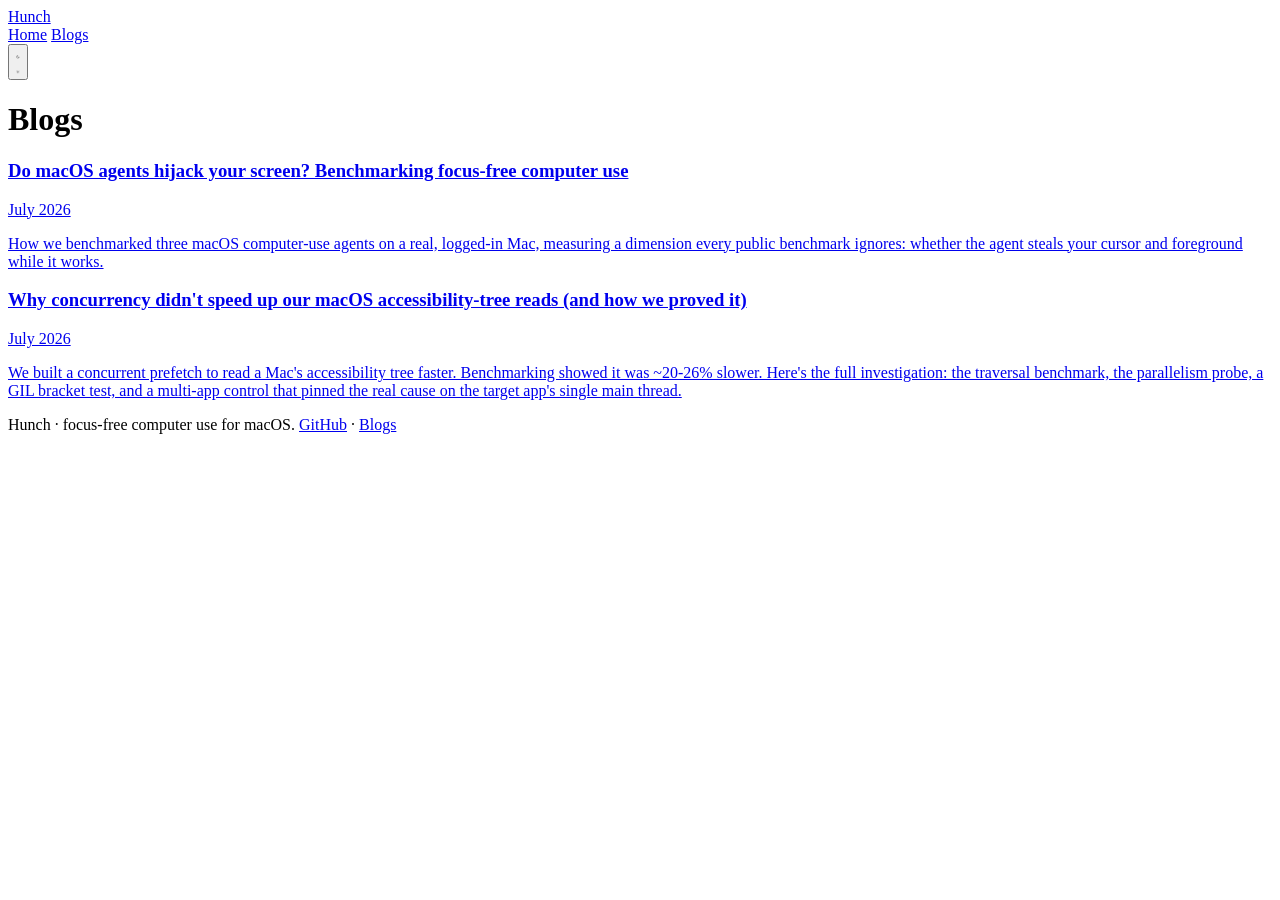
==== site/blogs.html @ 30ae7662 "Add Hunch website (landing page + blog) as a static site Self-contained static site under site/, dep" ====
<!DOCTYPE html>
<html lang="en">
<head>
<meta charset="utf-8">
<meta name="viewport" content="width=device-width, initial-scale=1">
<title>Blog | Hunch</title>
<meta name="description" content="Engineering write-ups from building Hunch: focus-free macOS computer use, the accessibility tree, and benchmarking screen disturbance.">
<meta property="og:title" content="Blog | Hunch">
<meta property="og:description" content="Engineering write-ups from building Hunch: focus-free macOS computer use, the accessibility tree, and benchmarking screen disturbance.">
<meta property="og:type" content="website">
<meta property="og:image" content="/assets/logo-app.png">
<meta name="twitter:card" content="summary">
<link rel="icon" href="/assets/favicon.png">
<link rel="stylesheet" href="/styles.css">
<script>(function(){var r=document.documentElement;try{if(localStorage.getItem('hunch-theme')==='dark')r.setAttribute('data-theme','dark');}catch(e){}})();</script>
</head>
<body>
<nav>
  <div class="nav-inner">
    <a class="brand" href="/"><img class="brand-logo" src="/assets/logo-mark.png" alt=""><span>Hunch</span></a>
    <div class="nav-links">
      <a href="/">Home</a>
      <a href="/blogs" aria-current="page">Blogs</a>
    </div>
    <button class="toggle" id="themeBtn" aria-label="Toggle color theme">
      <svg class="icon-moon" viewBox="0 0 24 24" fill="none" stroke="currentColor" stroke-width="1.7"><path d="M21 12.8A9 9 0 1 1 11.2 3a7 7 0 0 0 9.8 9.8Z"/></svg>
      <svg class="icon-sun" viewBox="0 0 24 24" fill="none" stroke="currentColor" stroke-width="1.7"><circle cx="12" cy="12" r="4.2"/><path d="M12 2v2M12 20v2M4.2 4.2l1.5 1.5M18.3 18.3l1.5 1.5M2 12h2M20 12h2M4.2 19.8l1.5-1.5M18.3 5.7l1.5-1.5"/></svg>
    </button>
  </div>
</nav>
<main>
  <div class="wrap">
    <div class="page-head"><h1>Blogs</h1></div>
    <div class="post-list">
      <a class="post" href="/blog/do-macos-agents-hijack-your-screen">
        <h3>Do macOS agents hijack your screen? Benchmarking focus-free computer use</h3>
        <p class="date">July 2026</p>
        <p class="desc">How we benchmarked three macOS computer-use agents on a real, logged-in Mac, measuring a dimension every public benchmark ignores: whether the agent steals your cursor and foreground while it works.</p>
      </a>
      <a class="post" href="/blog/why-concurrency-didnt-speed-up-ax-reads">
        <h3>Why concurrency didn&#x27;t speed up our macOS accessibility-tree reads (and how we proved it)</h3>
        <p class="date">July 2026</p>
        <p class="desc">We built a concurrent prefetch to read a Mac&#x27;s accessibility tree faster. Benchmarking showed it was ~20-26% slower. Here&#x27;s the full investigation: the traversal benchmark, the parallelism probe, a GIL bracket test, and a multi-app control that pinned the real cause on the target app&#x27;s single main thread.</p>
      </a>
    </div>
  </div>
</main>
<footer><div class="wrap"><div class="foot-inner">
  <span class="foot-brand"><img class="foot-logo" src="/assets/logo-mark.png" alt="">Hunch · focus-free computer use for macOS.</span>
  <span><a href="https://github.com/PrithviSeran/hunch-mcp" target="_blank" rel="noopener">GitHub</a> · <a href="/blogs">Blogs</a></span>
</div></div></footer>
<script src="/theme.js"></script>
</body>
</html>
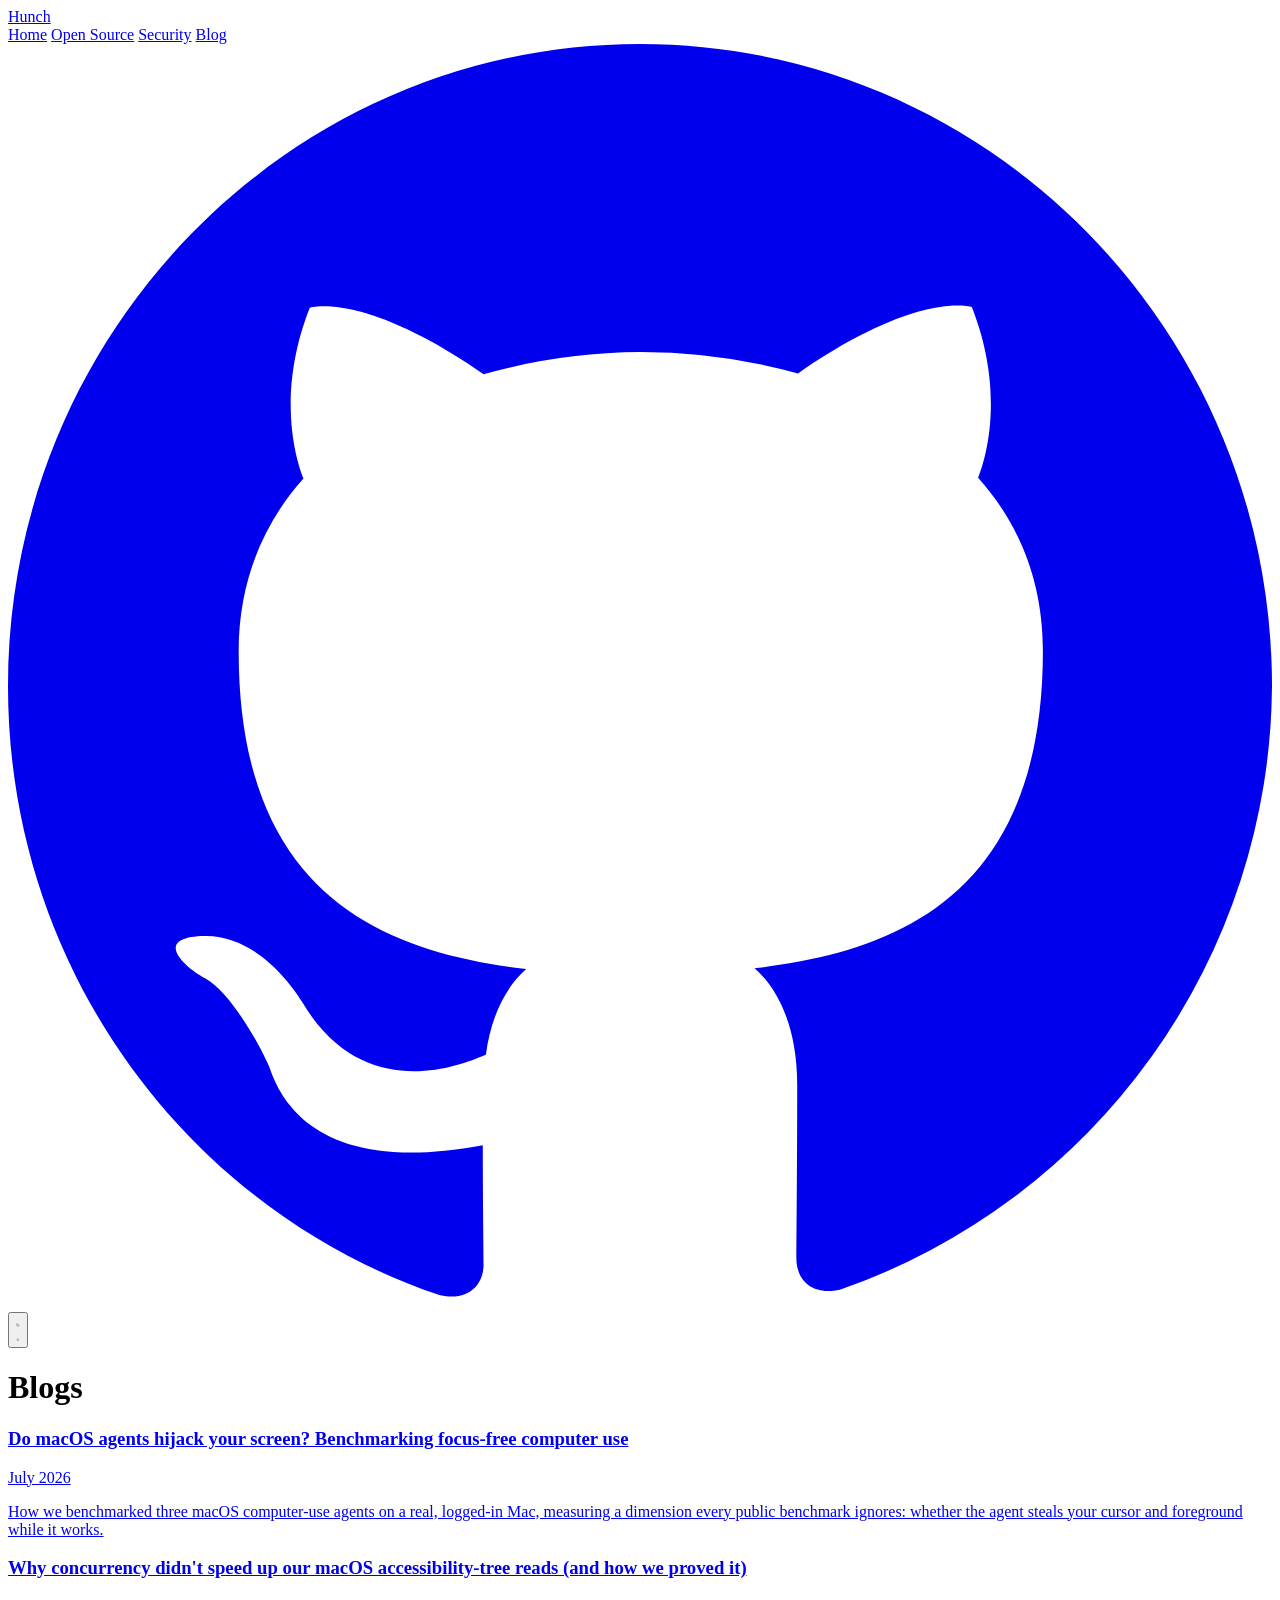
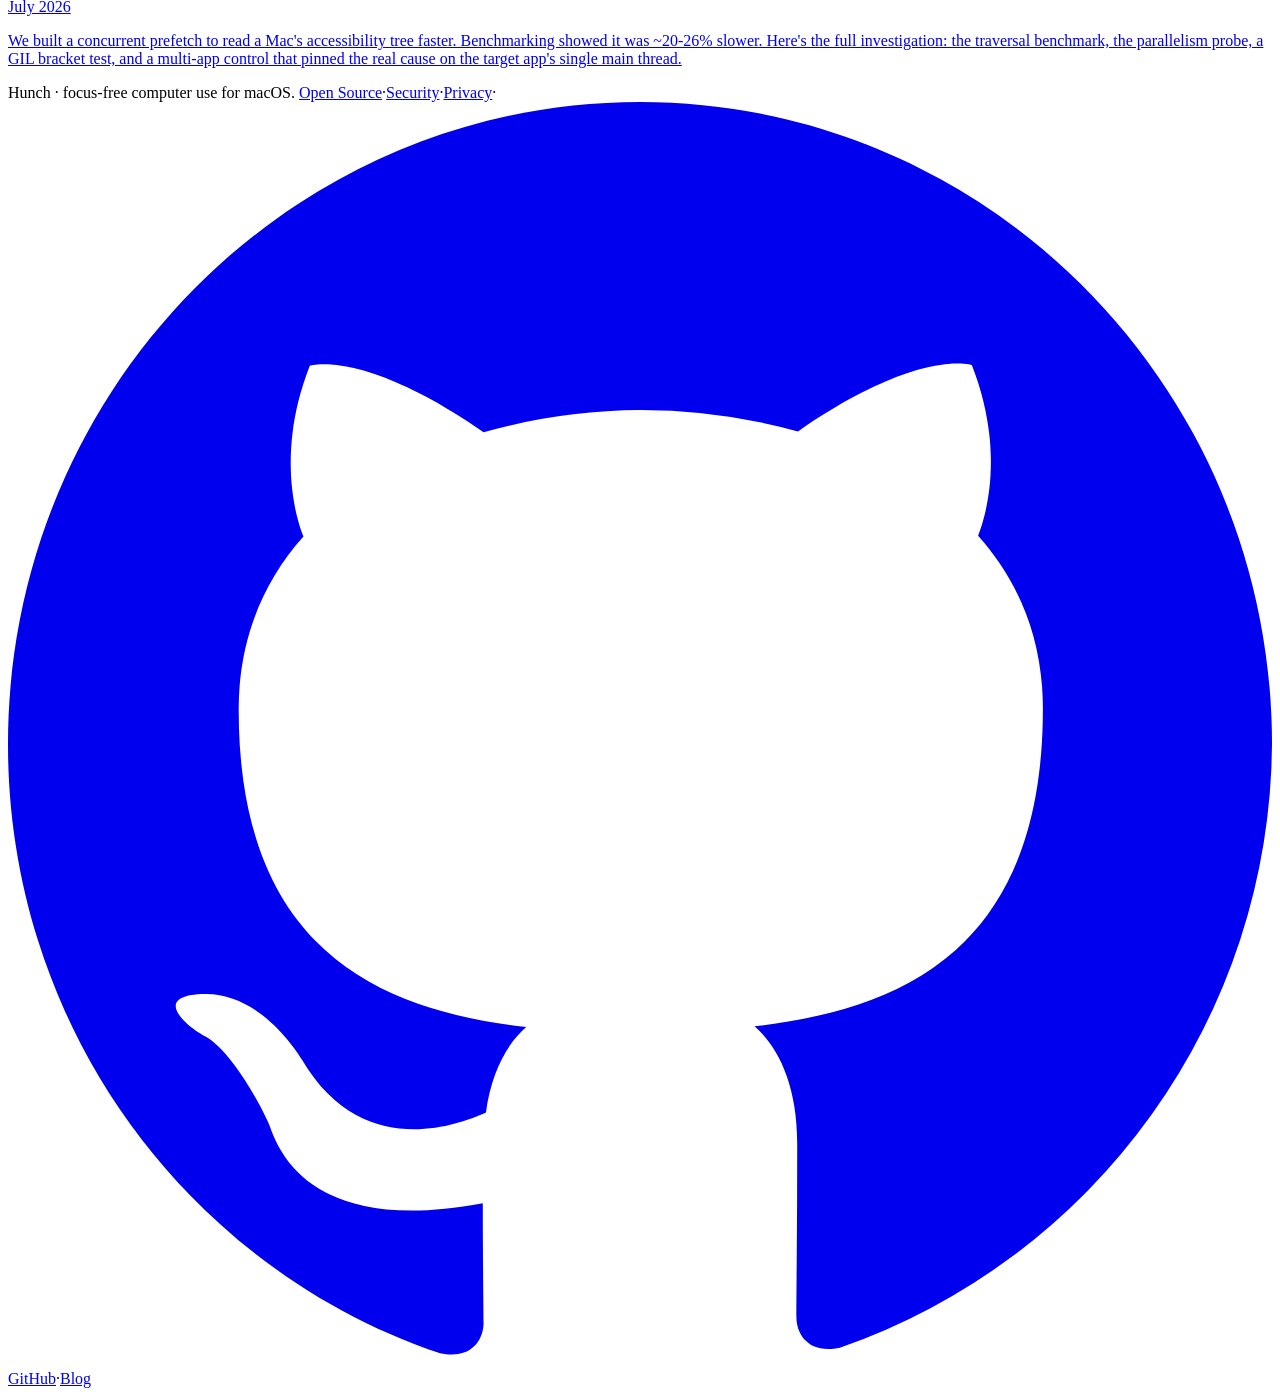
==== commit fb466fc8: "Launch redesigned Hunch website" ====
--- a/site/blogs.html
+++ b/site/blogs.html
@@ -8,10 +8,13 @@
 <meta property="og:title" content="Blog | Hunch">
 <meta property="og:description" content="Engineering write-ups from building Hunch: focus-free macOS computer use, the accessibility tree, and benchmarking screen disturbance.">
 <meta property="og:type" content="website">
-<meta property="og:image" content="/assets/logo-app.png">
-<meta name="twitter:card" content="summary">
+<meta property="og:image" content="https://www.tryhunch.ca/assets/og-hunch.png">
+<meta property="og:image:width" content="1731">
+<meta property="og:image:height" content="909">
+<meta name="twitter:card" content="summary_large_image">
+<meta name="twitter:image" content="https://www.tryhunch.ca/assets/og-hunch.png">
 <link rel="icon" href="/assets/favicon.png">
-<link rel="stylesheet" href="/styles.css">
+<link rel="stylesheet" href="/styles.css?v=open-source-1">
 <script>(function(){var r=document.documentElement;try{if(localStorage.getItem('hunch-theme')==='dark')r.setAttribute('data-theme','dark');}catch(e){}})();</script>
 </head>
 <body>
@@ -20,8 +23,11 @@
     <a class="brand" href="/"><img class="brand-logo" src="/assets/logo-mark.png" alt=""><span>Hunch</span></a>
     <div class="nav-links">
       <a href="/">Home</a>
-      <a href="/blogs" aria-current="page">Blogs</a>
+      <a href="/open-source.html">Open Source</a>
+      <a href="/security.html">Security</a>
+      <a href="/blogs.html" aria-current="page">Blog</a>
     </div>
+    <a class="nav-github" href="https://github.com/PrithviSeran/hunch-mcp" target="_blank" rel="noopener" aria-label="Hunch on GitHub"><svg class="github-icon" viewBox="0 0 16 16" aria-hidden="true"><path fill="currentColor" d="M8 0C3.58 0 0 3.64 0 8.13c0 3.59 2.29 6.64 5.47 7.71.4.08.55-.17.55-.39 0-.19-.01-.83-.01-1.51-2.01.38-2.53-.5-2.69-.96-.09-.23-.48-.96-.82-1.15-.28-.15-.68-.53-.01-.54.63-.01 1.08.59 1.23.83.72 1.23 1.87.88 2.33.67.07-.53.28-.88.51-1.08-1.78-.21-3.64-.91-3.64-4.02 0-.89.31-1.62.82-2.19-.08-.2-.36-1.04.08-2.16 0 0 .67-.22 2.2.84A7.5 7.5 0 0 1 8 3.9a7.5 7.5 0 0 1 2 .27c1.53-1.06 2.2-.84 2.2-.84.44 1.12.16 1.96.08 2.16.51.57.82 1.3.82 2.19 0 3.12-1.87 3.81-3.65 4.02.29.25.54.73.54 1.48 0 1.07-.01 1.93-.01 2.2 0 .22.15.47.55.39A8.15 8.15 0 0 0 16 8.13C16 3.64 12.42 0 8 0Z"/></svg></a>
     <button class="toggle" id="themeBtn" aria-label="Toggle color theme">
       <svg class="icon-moon" viewBox="0 0 24 24" fill="none" stroke="currentColor" stroke-width="1.7"><path d="M21 12.8A9 9 0 1 1 11.2 3a7 7 0 0 0 9.8 9.8Z"/></svg>
       <svg class="icon-sun" viewBox="0 0 24 24" fill="none" stroke="currentColor" stroke-width="1.7"><circle cx="12" cy="12" r="4.2"/><path d="M12 2v2M12 20v2M4.2 4.2l1.5 1.5M18.3 18.3l1.5 1.5M2 12h2M20 12h2M4.2 19.8l1.5-1.5M18.3 5.7l1.5-1.5"/></svg>
@@ -32,12 +38,12 @@
   <div class="wrap">
     <div class="page-head"><h1>Blogs</h1></div>
     <div class="post-list">
-      <a class="post" href="/blog/do-macos-agents-hijack-your-screen">
+      <a class="post" href="/blog/do-macos-agents-hijack-your-screen.html">
         <h3>Do macOS agents hijack your screen? Benchmarking focus-free computer use</h3>
         <p class="date">July 2026</p>
         <p class="desc">How we benchmarked three macOS computer-use agents on a real, logged-in Mac, measuring a dimension every public benchmark ignores: whether the agent steals your cursor and foreground while it works.</p>
       </a>
-      <a class="post" href="/blog/why-concurrency-didnt-speed-up-ax-reads">
+      <a class="post" href="/blog/why-concurrency-didnt-speed-up-ax-reads.html">
         <h3>Why concurrency didn&#x27;t speed up our macOS accessibility-tree reads (and how we proved it)</h3>
         <p class="date">July 2026</p>
         <p class="desc">We built a concurrent prefetch to read a Mac&#x27;s accessibility tree faster. Benchmarking showed it was ~20-26% slower. Here&#x27;s the full investigation: the traversal benchmark, the parallelism probe, a GIL bracket test, and a multi-app control that pinned the real cause on the target app&#x27;s single main thread.</p>
@@ -47,7 +53,7 @@
 </main>
 <footer><div class="wrap"><div class="foot-inner">
   <span class="foot-brand"><img class="foot-logo" src="/assets/logo-mark.png" alt="">Hunch · focus-free computer use for macOS.</span>
-  <span><a href="https://github.com/PrithviSeran/hunch-mcp" target="_blank" rel="noopener">GitHub</a> · <a href="/blogs">Blogs</a></span>
+  <span class="foot-links"><a href="/open-source.html">Open Source</a><span aria-hidden="true">·</span><a href="/security.html">Security</a><span aria-hidden="true">·</span><a href="/privacy.html">Privacy</a><span aria-hidden="true">·</span><a class="footer-github" href="https://github.com/PrithviSeran/hunch-mcp" target="_blank" rel="noopener"><svg class="github-icon" viewBox="0 0 16 16" aria-hidden="true"><path fill="currentColor" d="M8 0C3.58 0 0 3.64 0 8.13c0 3.59 2.29 6.64 5.47 7.71.4.08.55-.17.55-.39 0-.19-.01-.83-.01-1.51-2.01.38-2.53-.5-2.69-.96-.09-.23-.48-.96-.82-1.15-.28-.15-.68-.53-.01-.54.63-.01 1.08.59 1.23.83.72 1.23 1.87.88 2.33.67.07-.53.28-.88.51-1.08-1.78-.21-3.64-.91-3.64-4.02 0-.89.31-1.62.82-2.19-.08-.2-.36-1.04.08-2.16 0 0 .67-.22 2.2.84A7.5 7.5 0 0 1 8 3.9a7.5 7.5 0 0 1 2 .27c1.53-1.06 2.2-.84 2.2-.84.44 1.12.16 1.96.08 2.16.51.57.82 1.3.82 2.19 0 3.12-1.87 3.81-3.65 4.02.29.25.54.73.54 1.48 0 1.07-.01 1.93-.01 2.2 0 .22.15.47.55.39A8.15 8.15 0 0 0 16 8.13C16 3.64 12.42 0 8 0Z"/></svg>GitHub</a><span aria-hidden="true">·</span><a href="/blogs.html">Blog</a></span>
 </div></div></footer>
 <script src="/theme.js"></script>
 </body>
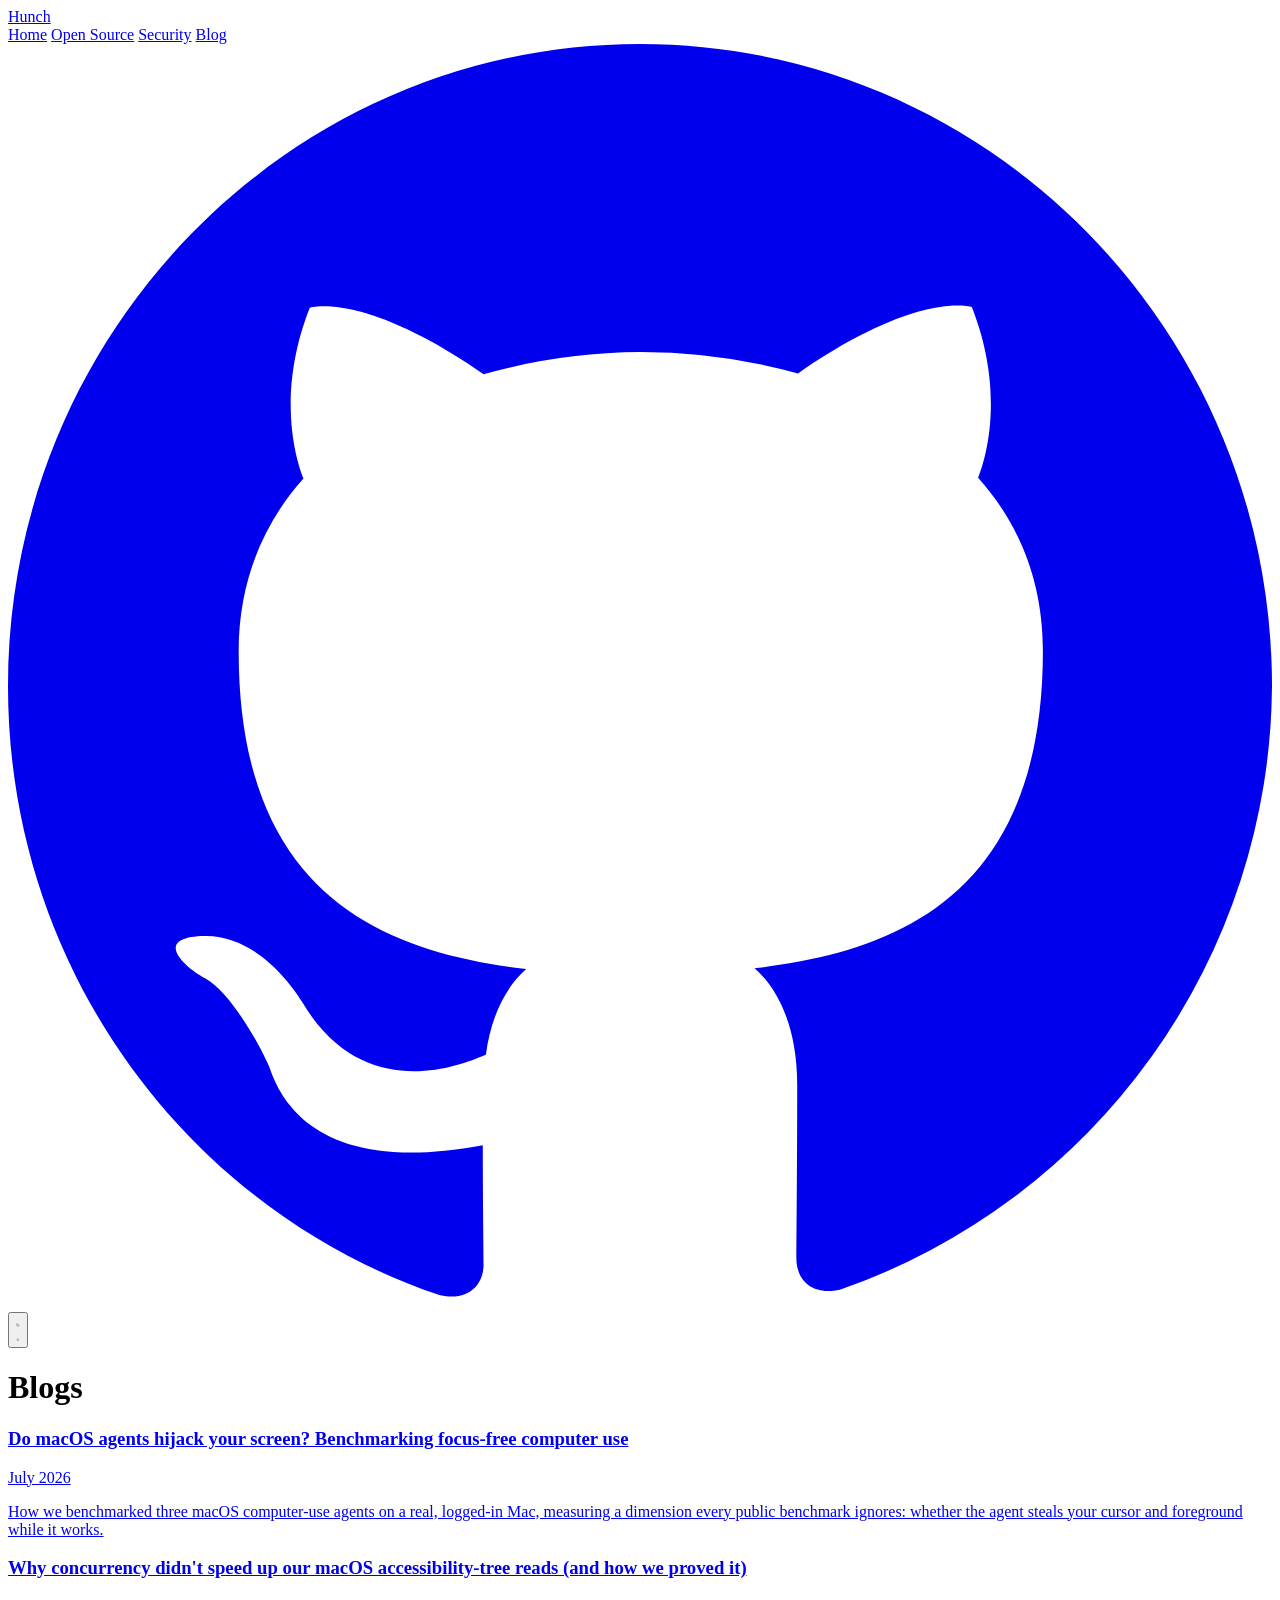
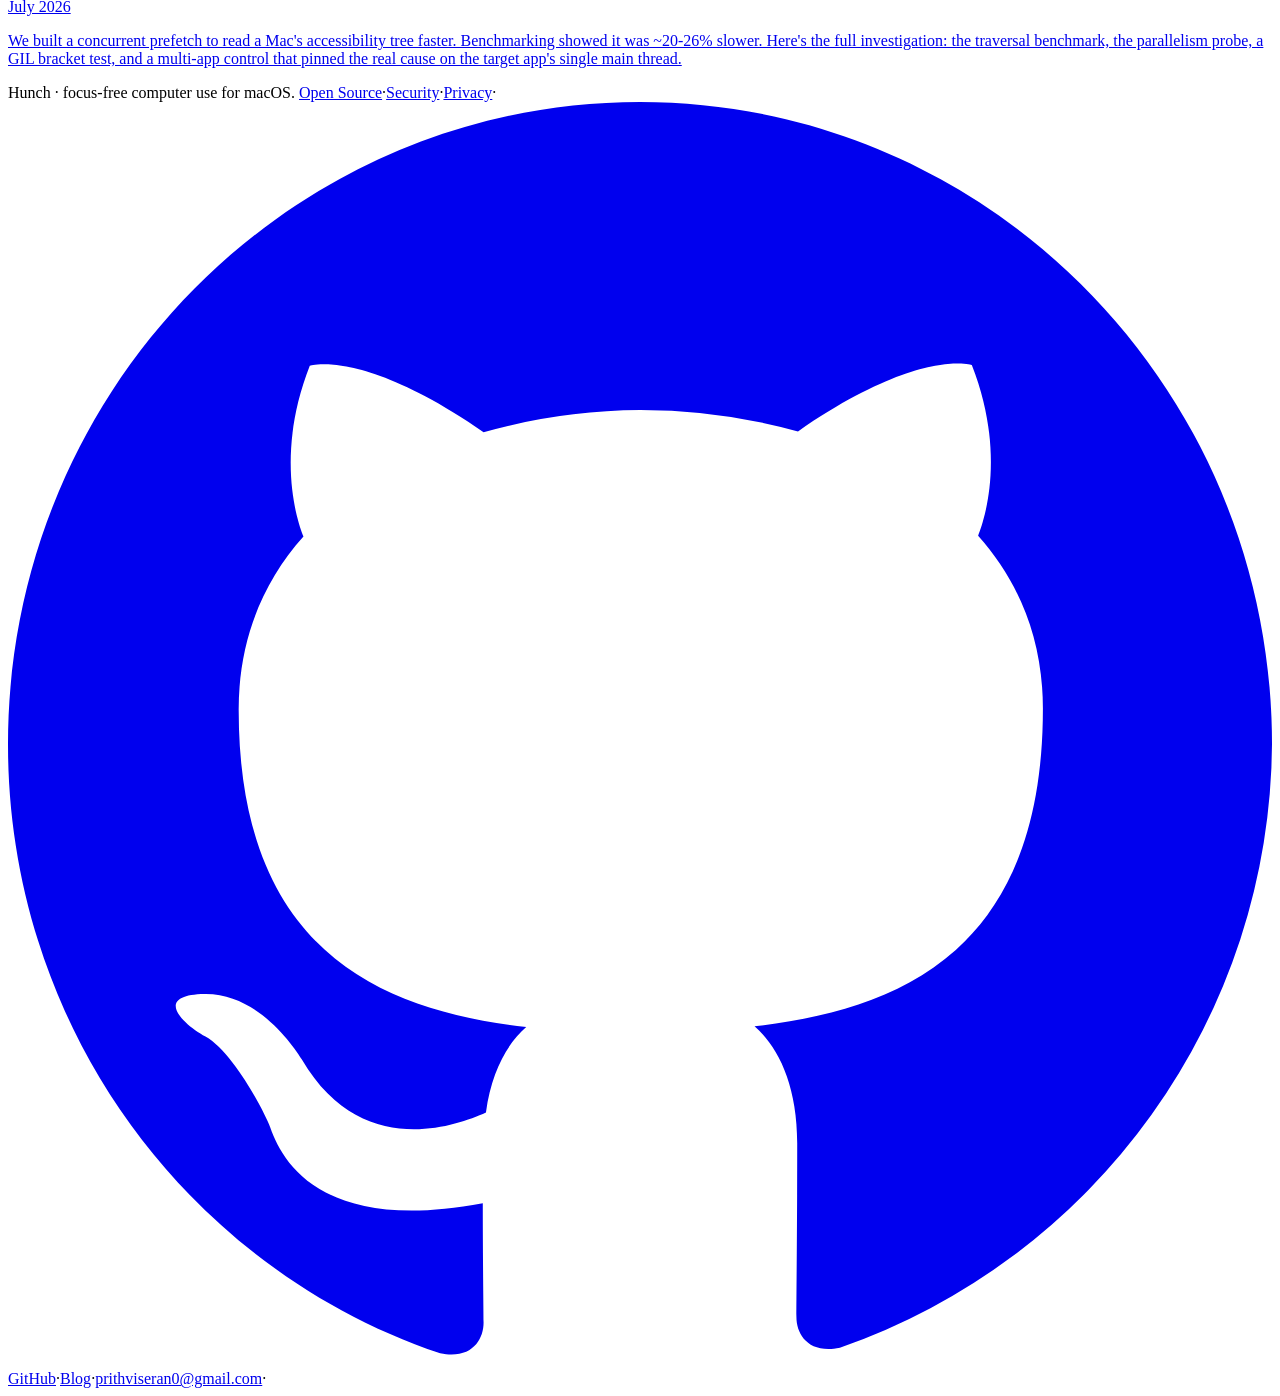
==== commit 0361f208: "Add contact links to site footer" ====
--- a/site/blogs.html
+++ b/site/blogs.html
@@ -53,7 +53,7 @@
 </main>
 <footer><div class="wrap"><div class="foot-inner">
   <span class="foot-brand"><img class="foot-logo" src="/assets/logo-mark.png" alt="">Hunch · focus-free computer use for macOS.</span>
-  <span class="foot-links"><a href="/open-source.html">Open Source</a><span aria-hidden="true">·</span><a href="/security.html">Security</a><span aria-hidden="true">·</span><a href="/privacy.html">Privacy</a><span aria-hidden="true">·</span><a class="footer-github" href="https://github.com/PrithviSeran/hunch-mcp" target="_blank" rel="noopener"><svg class="github-icon" viewBox="0 0 16 16" aria-hidden="true"><path fill="currentColor" d="M8 0C3.58 0 0 3.64 0 8.13c0 3.59 2.29 6.64 5.47 7.71.4.08.55-.17.55-.39 0-.19-.01-.83-.01-1.51-2.01.38-2.53-.5-2.69-.96-.09-.23-.48-.96-.82-1.15-.28-.15-.68-.53-.01-.54.63-.01 1.08.59 1.23.83.72 1.23 1.87.88 2.33.67.07-.53.28-.88.51-1.08-1.78-.21-3.64-.91-3.64-4.02 0-.89.31-1.62.82-2.19-.08-.2-.36-1.04.08-2.16 0 0 .67-.22 2.2.84A7.5 7.5 0 0 1 8 3.9a7.5 7.5 0 0 1 2 .27c1.53-1.06 2.2-.84 2.2-.84.44 1.12.16 1.96.08 2.16.51.57.82 1.3.82 2.19 0 3.12-1.87 3.81-3.65 4.02.29.25.54.73.54 1.48 0 1.07-.01 1.93-.01 2.2 0 .22.15.47.55.39A8.15 8.15 0 0 0 16 8.13C16 3.64 12.42 0 8 0Z"/></svg>GitHub</a><span aria-hidden="true">·</span><a href="/blogs.html">Blog</a></span>
+  <span class="foot-links"><a href="/open-source.html">Open Source</a><span aria-hidden="true">·</span><a href="/security.html">Security</a><span aria-hidden="true">·</span><a href="/privacy.html">Privacy</a><span aria-hidden="true">·</span><a class="footer-github" href="https://github.com/PrithviSeran/hunch-mcp" target="_blank" rel="noopener"><svg class="github-icon" viewBox="0 0 16 16" aria-hidden="true"><path fill="currentColor" d="M8 0C3.58 0 0 3.64 0 8.13c0 3.59 2.29 6.64 5.47 7.71.4.08.55-.17.55-.39 0-.19-.01-.83-.01-1.51-2.01.38-2.53-.5-2.69-.96-.09-.23-.48-.96-.82-1.15-.28-.15-.68-.53-.01-.54.63-.01 1.08.59 1.23.83.72 1.23 1.87.88 2.33.67.07-.53.28-.88.51-1.08-1.78-.21-3.64-.91-3.64-4.02 0-.89.31-1.62.82-2.19-.08-.2-.36-1.04.08-2.16 0 0 .67-.22 2.2.84A7.5 7.5 0 0 1 8 3.9a7.5 7.5 0 0 1 2 .27c1.53-1.06 2.2-.84 2.2-.84.44 1.12.16 1.96.08 2.16.51.57.82 1.3.82 2.19 0 3.12-1.87 3.81-3.65 4.02.29.25.54.73.54 1.48 0 1.07-.01 1.93-.01 2.2 0 .22.15.47.55.39A8.15 8.15 0 0 0 16 8.13C16 3.64 12.42 0 8 0Z"/></svg>GitHub</a><span aria-hidden="true">·</span><a href="/blogs.html">Blog</a><span aria-hidden="true">·</span><a href="mailto:prithviseran0@gmail.com">prithviseran0@gmail.com</a><span aria-hidden="true">·</span><a href="https://x.com/PrithviSeran" target="_blank" rel="noopener"></a></span>
 </div></div></footer>
 <script src="/theme.js"></script>
 </body>
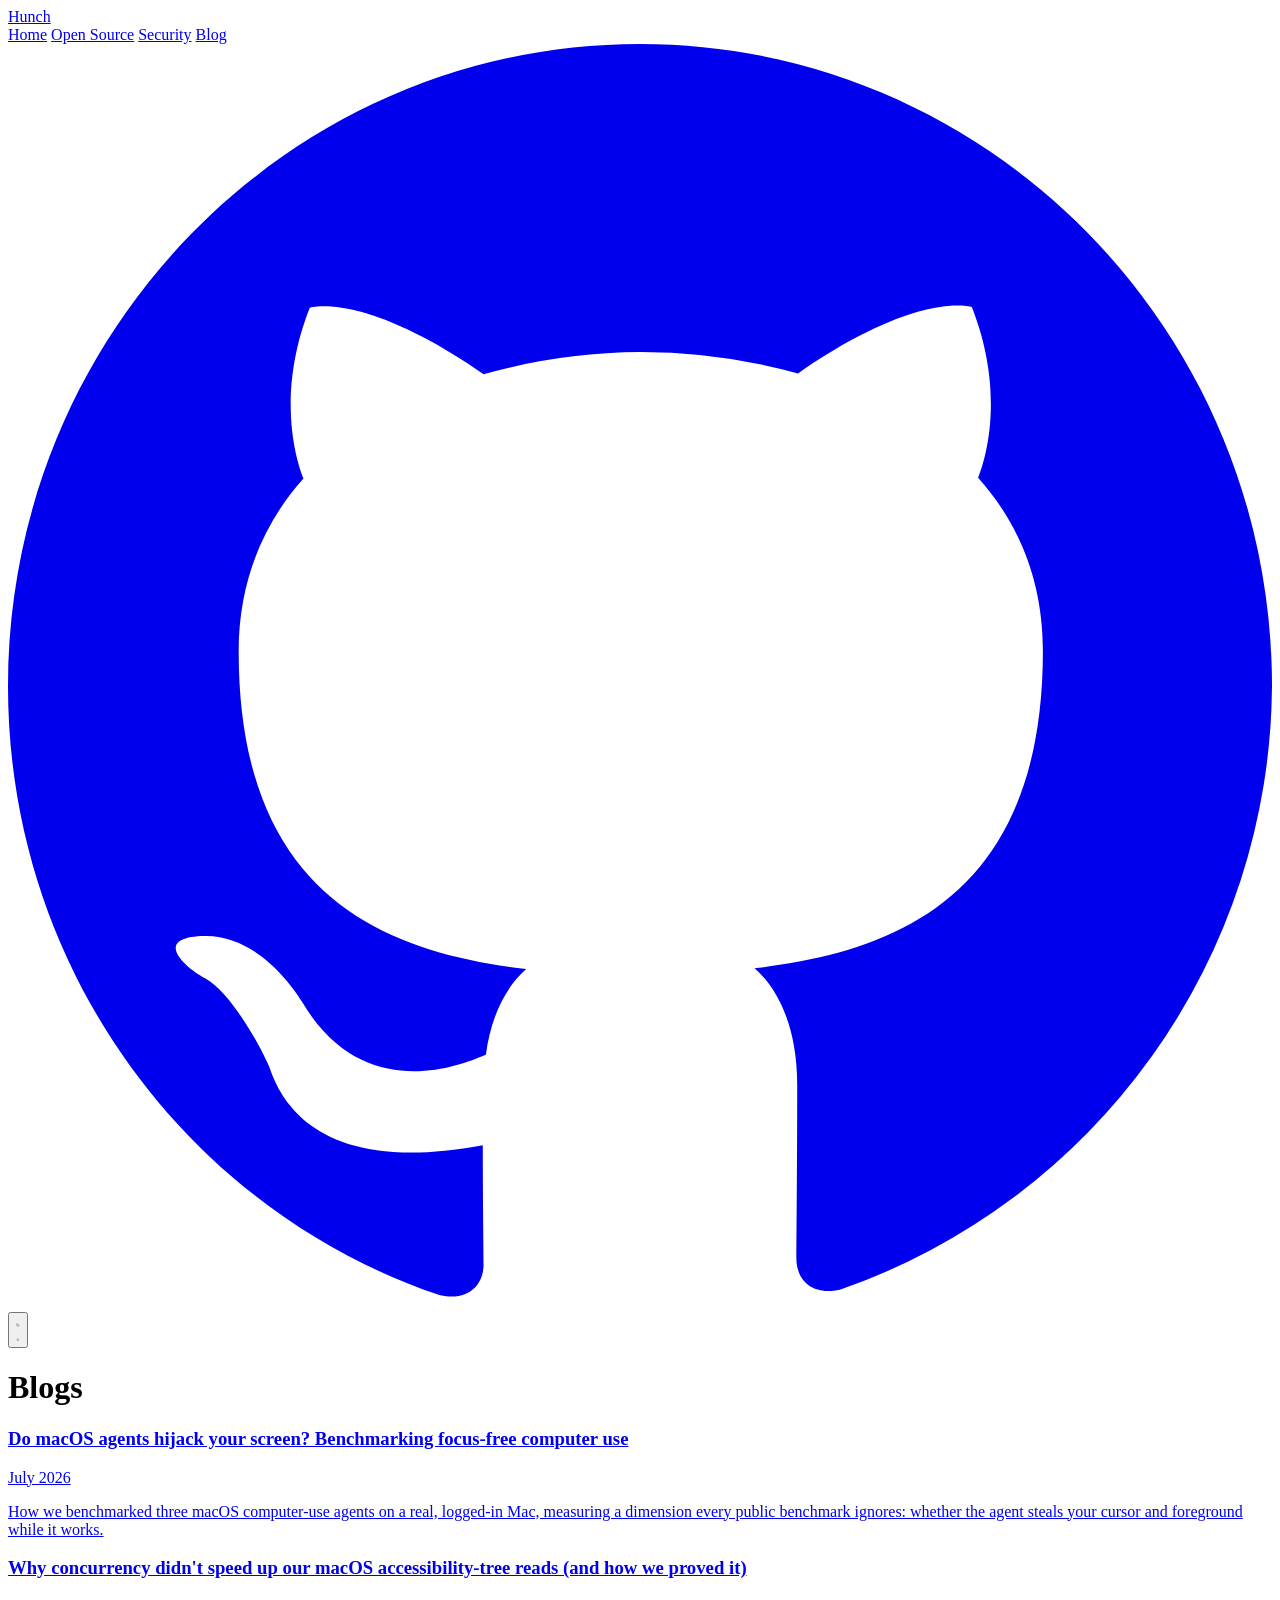
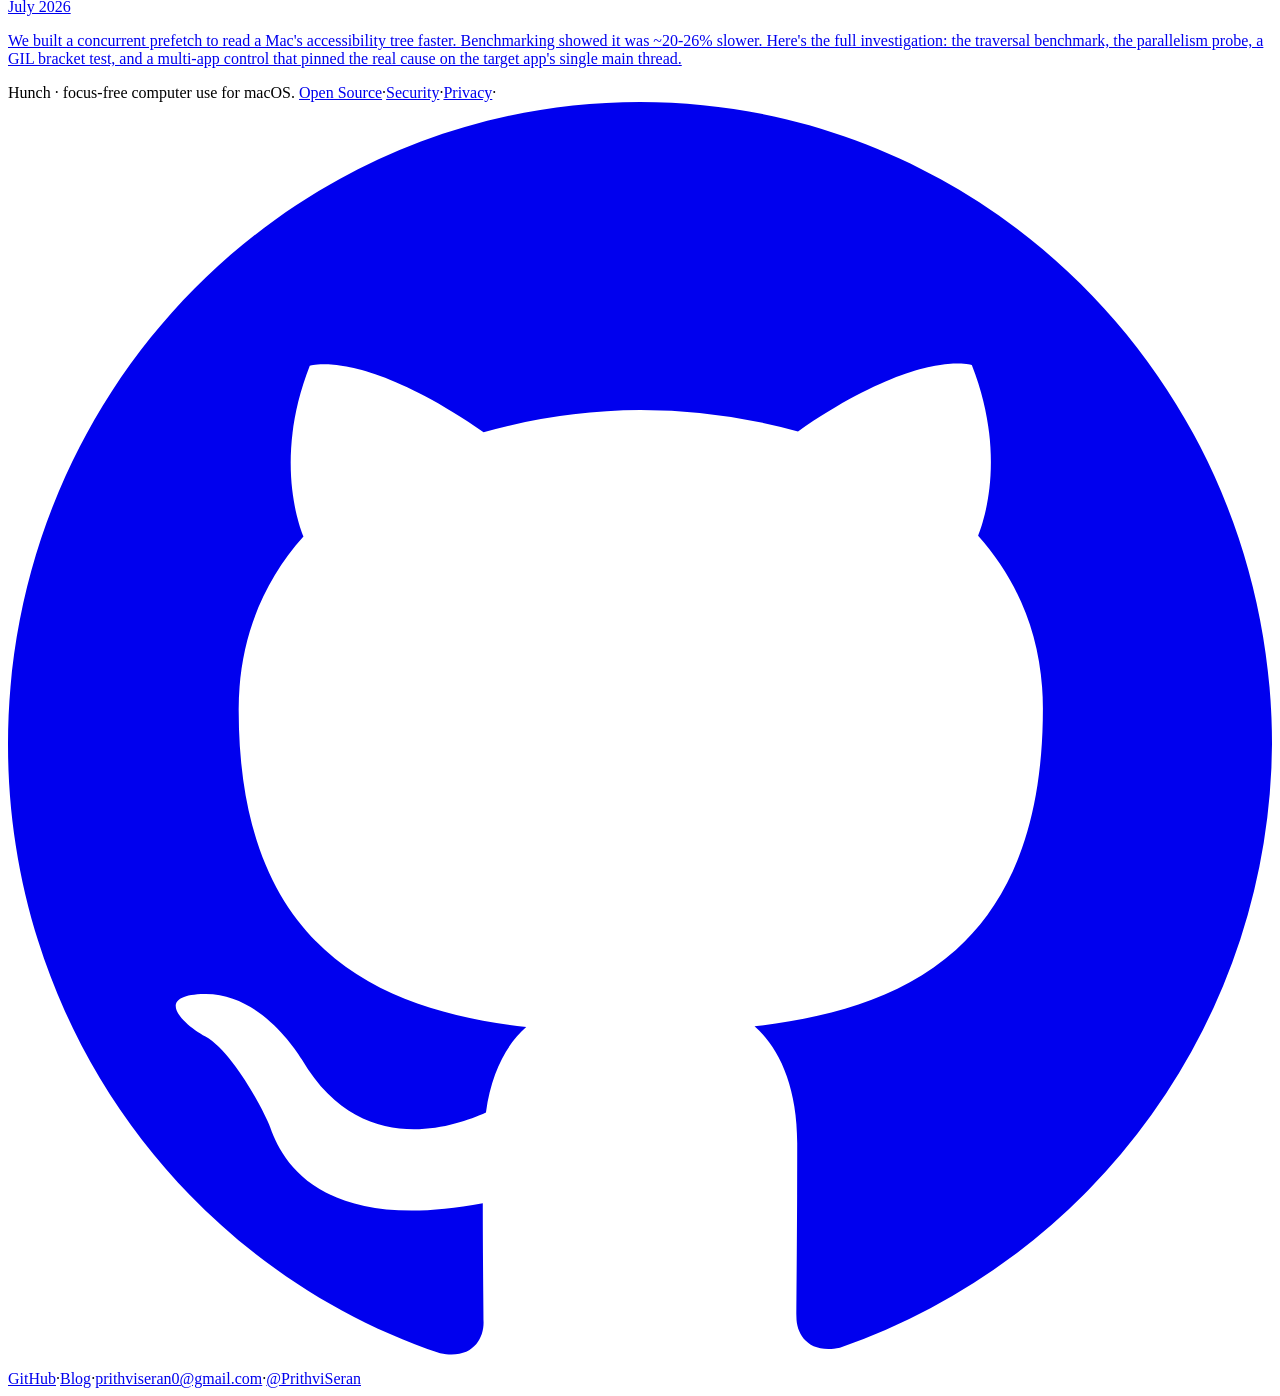
==== commit 84f871de: "Fix X contact label in footer" ====
--- a/site/blogs.html
+++ b/site/blogs.html
@@ -53,7 +53,7 @@
 </main>
 <footer><div class="wrap"><div class="foot-inner">
   <span class="foot-brand"><img class="foot-logo" src="/assets/logo-mark.png" alt="">Hunch · focus-free computer use for macOS.</span>
-  <span class="foot-links"><a href="/open-source.html">Open Source</a><span aria-hidden="true">·</span><a href="/security.html">Security</a><span aria-hidden="true">·</span><a href="/privacy.html">Privacy</a><span aria-hidden="true">·</span><a class="footer-github" href="https://github.com/PrithviSeran/hunch-mcp" target="_blank" rel="noopener"><svg class="github-icon" viewBox="0 0 16 16" aria-hidden="true"><path fill="currentColor" d="M8 0C3.58 0 0 3.64 0 8.13c0 3.59 2.29 6.64 5.47 7.71.4.08.55-.17.55-.39 0-.19-.01-.83-.01-1.51-2.01.38-2.53-.5-2.69-.96-.09-.23-.48-.96-.82-1.15-.28-.15-.68-.53-.01-.54.63-.01 1.08.59 1.23.83.72 1.23 1.87.88 2.33.67.07-.53.28-.88.51-1.08-1.78-.21-3.64-.91-3.64-4.02 0-.89.31-1.62.82-2.19-.08-.2-.36-1.04.08-2.16 0 0 .67-.22 2.2.84A7.5 7.5 0 0 1 8 3.9a7.5 7.5 0 0 1 2 .27c1.53-1.06 2.2-.84 2.2-.84.44 1.12.16 1.96.08 2.16.51.57.82 1.3.82 2.19 0 3.12-1.87 3.81-3.65 4.02.29.25.54.73.54 1.48 0 1.07-.01 1.93-.01 2.2 0 .22.15.47.55.39A8.15 8.15 0 0 0 16 8.13C16 3.64 12.42 0 8 0Z"/></svg>GitHub</a><span aria-hidden="true">·</span><a href="/blogs.html">Blog</a><span aria-hidden="true">·</span><a href="mailto:prithviseran0@gmail.com">prithviseran0@gmail.com</a><span aria-hidden="true">·</span><a href="https://x.com/PrithviSeran" target="_blank" rel="noopener"></a></span>
+  <span class="foot-links"><a href="/open-source.html">Open Source</a><span aria-hidden="true">·</span><a href="/security.html">Security</a><span aria-hidden="true">·</span><a href="/privacy.html">Privacy</a><span aria-hidden="true">·</span><a class="footer-github" href="https://github.com/PrithviSeran/hunch-mcp" target="_blank" rel="noopener"><svg class="github-icon" viewBox="0 0 16 16" aria-hidden="true"><path fill="currentColor" d="M8 0C3.58 0 0 3.64 0 8.13c0 3.59 2.29 6.64 5.47 7.71.4.08.55-.17.55-.39 0-.19-.01-.83-.01-1.51-2.01.38-2.53-.5-2.69-.96-.09-.23-.48-.96-.82-1.15-.28-.15-.68-.53-.01-.54.63-.01 1.08.59 1.23.83.72 1.23 1.87.88 2.33.67.07-.53.28-.88.51-1.08-1.78-.21-3.64-.91-3.64-4.02 0-.89.31-1.62.82-2.19-.08-.2-.36-1.04.08-2.16 0 0 .67-.22 2.2.84A7.5 7.5 0 0 1 8 3.9a7.5 7.5 0 0 1 2 .27c1.53-1.06 2.2-.84 2.2-.84.44 1.12.16 1.96.08 2.16.51.57.82 1.3.82 2.19 0 3.12-1.87 3.81-3.65 4.02.29.25.54.73.54 1.48 0 1.07-.01 1.93-.01 2.2 0 .22.15.47.55.39A8.15 8.15 0 0 0 16 8.13C16 3.64 12.42 0 8 0Z"/></svg>GitHub</a><span aria-hidden="true">·</span><a href="/blogs.html">Blog</a><span aria-hidden="true">·</span><a href="mailto:prithviseran0@gmail.com">prithviseran0@gmail.com</a><span aria-hidden="true">·</span><a href="https://x.com/PrithviSeran" target="_blank" rel="noopener">@PrithviSeran</a></span>
 </div></div></footer>
 <script src="/theme.js"></script>
 </body>
